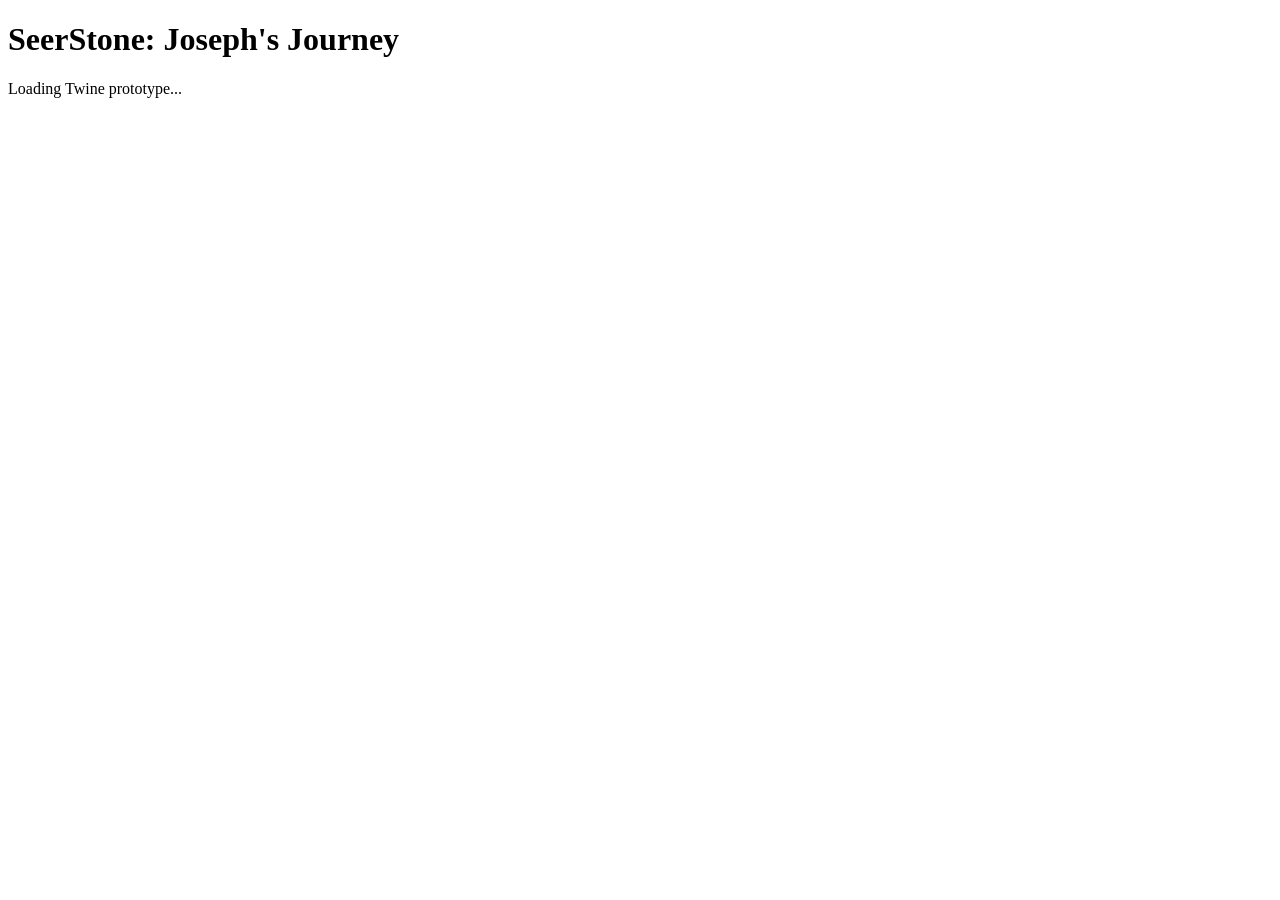
==== game/index.html @ 60f58883 "Initial Twine prototype index.html" ====
<!DOCTYPE html><html><head><title>SeerStone Prototype</title></head><body><h1>SeerStone: Joseph's Journey</h1><p>Loading Twine prototype...</p><script>alert('Twine prototype placeholder - full version coming soon!');</script></body></html>
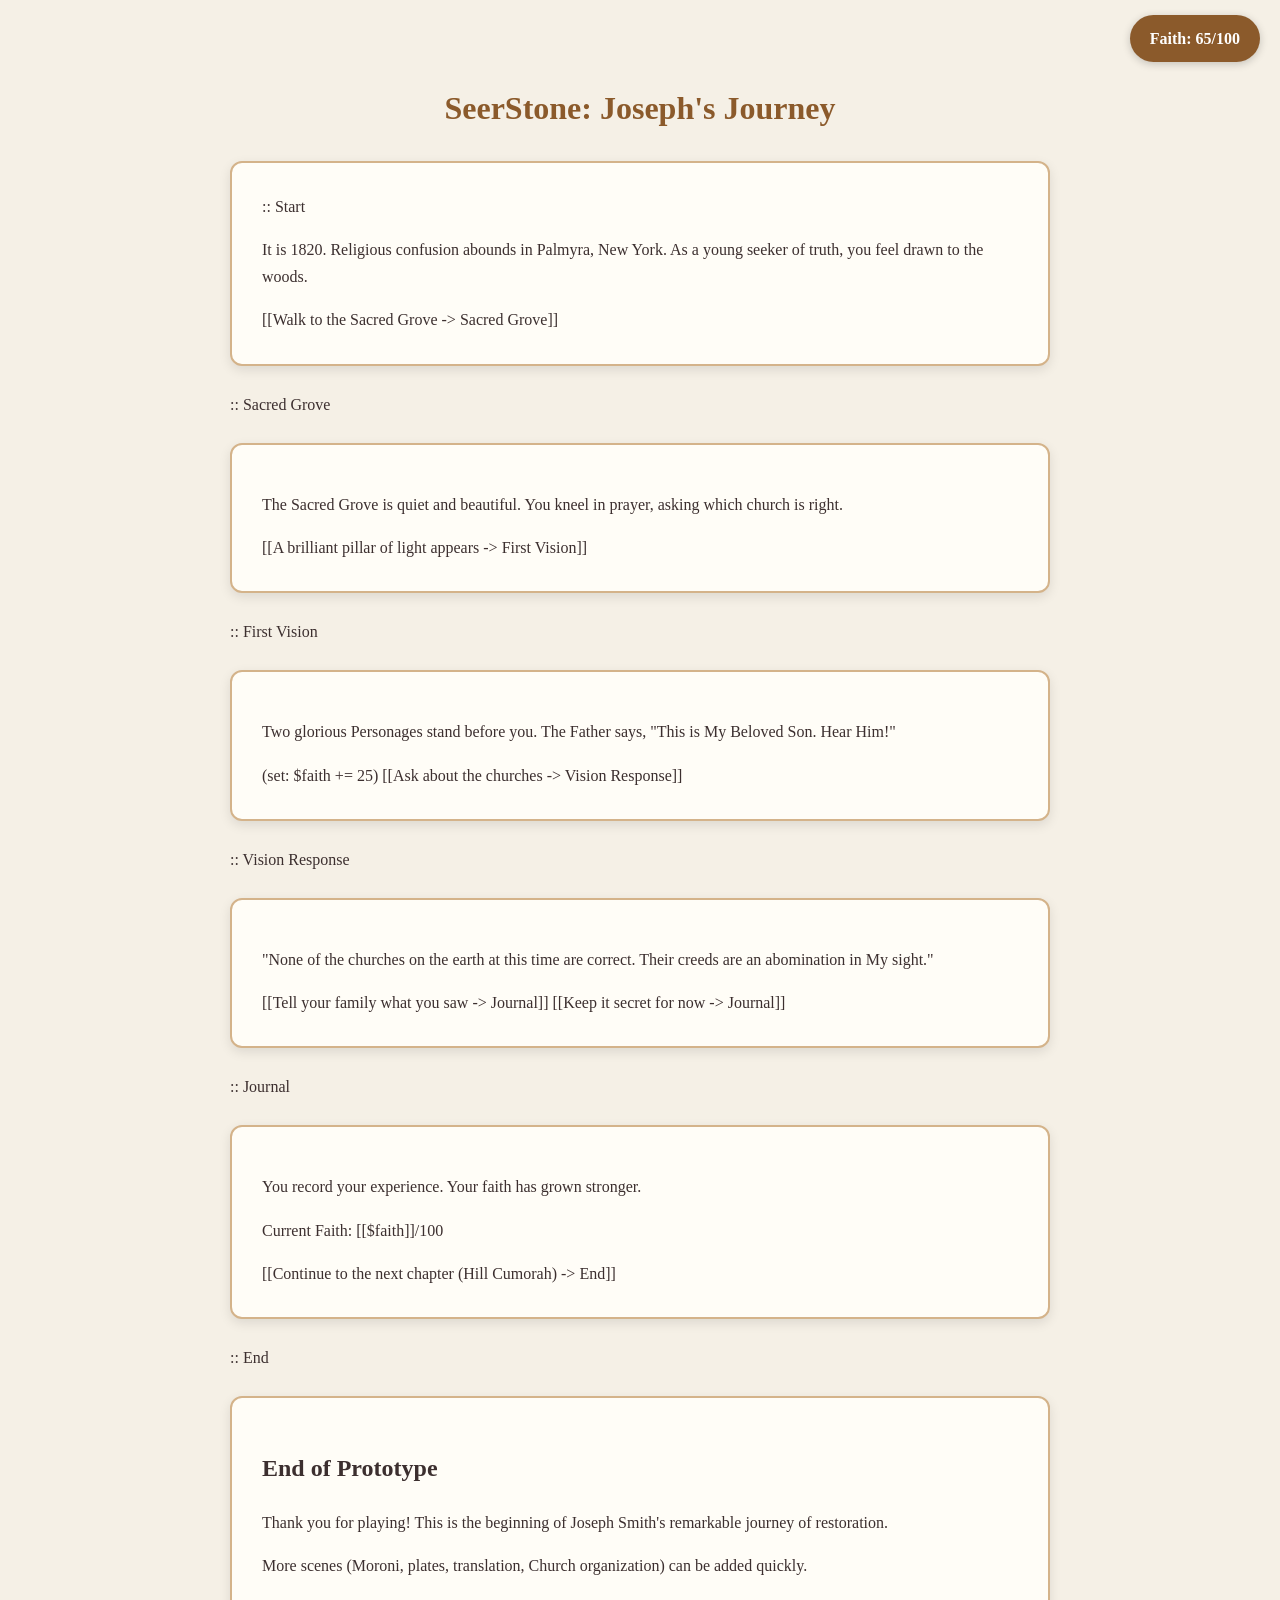
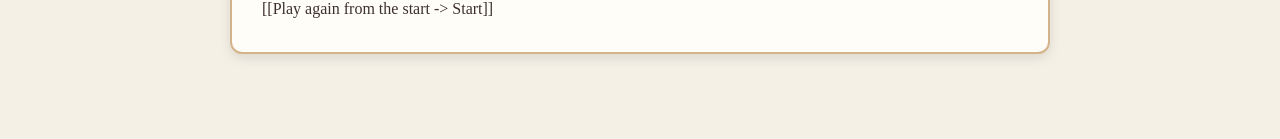
==== commit a2cd31d5: "Updated full interactive Twine prototype with JS faith bar and multiple choices" ====
--- a/game/index.html
+++ b/game/index.html
@@ -1 +1,68 @@
-<!DOCTYPE html><html><head><title>SeerStone Prototype</title></head><body><h1>SeerStone: Joseph's Journey</h1><p>Loading Twine prototype...</p><script>alert('Twine prototype placeholder - full version coming soon!');</script></body></html>+<!DOCTYPE html>
+<html>
+<head>
+<title>SeerStone: Joseph's Journey - Interactive Prototype</title>
+<style>
+body { font-family: Georgia, serif; background: #f5f0e6; color: #3c2f2f; line-height: 1.7; max-width: 820px; margin: 40px auto; padding: 20px; }
+h1 { color: #8b5a2b; text-align: center; }
+.passage { background: #fffdf7; border: 2px solid #d4b38a; padding: 30px; margin: 25px 0; border-radius: 12px; box-shadow: 0 4px 12px rgba(0,0,0,0.1); }
+a.choice { display: block; margin: 12px 0; padding: 16px; background: #e8d9c0; border-left: 6px solid #8b5a2b; text-decoration: none; color: inherit; border-radius: 4px; }
+a.choice:hover { background: #d4b38a; transform: translateX(8px); }
+.faith-bar { position: fixed; top: 15px; right: 20px; background: #8b5a2b; color: white; padding: 10px 20px; border-radius: 30px; font-weight: bold; box-shadow: 0 2px 8px rgba(0,0,0,0.2); }
+</style>
+</head>
+<body>
+<div class="faith-bar">Faith: <span id="faithLevel">40</span>/100</div>
+
+<h1>SeerStone: Joseph's Journey</h1>
+
+<div class="passage">
+:: Start
+<p>It is 1820. Religious confusion abounds in Palmyra, New York. As a young seeker of truth, you feel drawn to the woods.</p>
+[[Walk to the Sacred Grove -> Sacred Grove]]
+</div>
+
+<script>
+  let faith = 40;
+  function updateFaith(delta) {
+    faith = Math.max(0, Math.min(100, faith + delta));
+    document.getElementById('faithLevel').textContent = faith;
+  }
+</script>
+
+:: Sacred Grove
+<div class="passage">
+<p>The Sacred Grove is quiet and beautiful. You kneel in prayer, asking which church is right.</p>
+[[A brilliant pillar of light appears -> First Vision]]
+</div>
+
+:: First Vision
+<div class="passage">
+<p>Two glorious Personages stand before you. The Father says, "This is My Beloved Son. Hear Him!"</p>
+(set: $faith += 25) <script>updateFaith(25);</script>
+[[Ask about the churches -> Vision Response]]
+</div>
+
+:: Vision Response
+<div class="passage">
+<p>"None of the churches on the earth at this time are correct. Their creeds are an abomination in My sight."</p>
+[[Tell your family what you saw -> Journal]]
+[[Keep it secret for now -> Journal]]
+</div>
+
+:: Journal
+<div class="passage">
+<p>You record your experience. Your faith has grown stronger.</p>
+<p>Current Faith: [[$faith]]/100</p>
+[[Continue to the next chapter (Hill Cumorah) -> End]]
+</div>
+
+:: End
+<div class="passage">
+<h2>End of Prototype</h2>
+<p>Thank you for playing! This is the beginning of Joseph Smith's remarkable journey of restoration.</p>
+<p>More scenes (Moroni, plates, translation, Church organization) can be added quickly.</p>
+[[Play again from the start -> Start]]
+</div>
+</body>
+</html>
